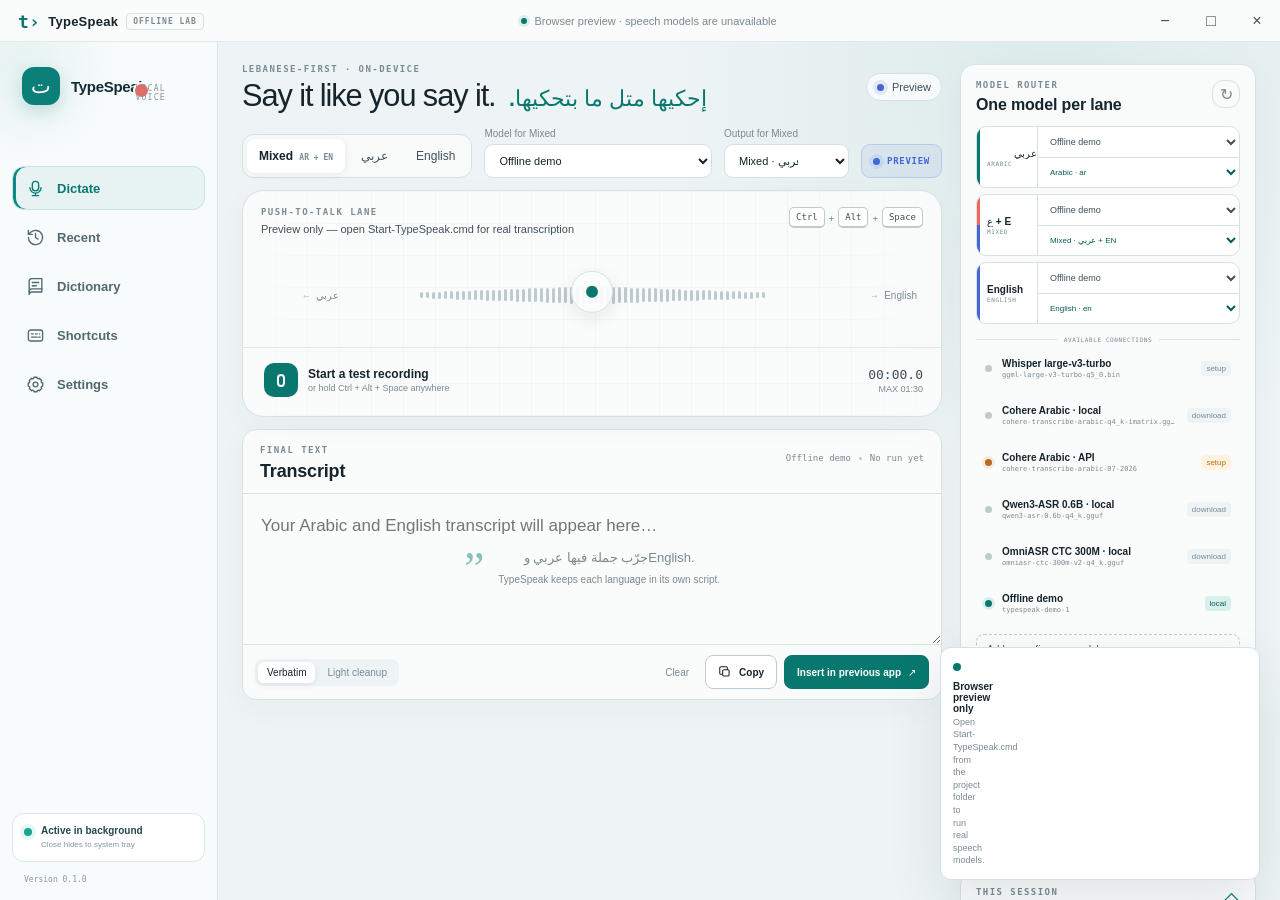
==== src/index.html @ bd7db1aa "Build production TypeSpeak Windows app" ====
<!doctype html>
<html lang="en">
  <head>
    <meta charset="UTF-8" />
    <meta name="viewport" content="width=device-width, initial-scale=1.0" />
    <meta
      name="description"
      content="TypeSpeak — Lebanese-first bilingual voice typing for Windows."
    />
    <title>TypeSpeak</title>
    <link rel="stylesheet" href="./styles.css" />
  </head>
  <body>
    <div class="app-shell">
      <header class="titlebar" data-tauri-drag-region>
        <div class="titlebar-brand" data-tauri-drag-region>
          <span class="brand-glyph" aria-hidden="true">t›</span>
          <span>TypeSpeak</span>
          <span class="build-label">OFFLINE LAB</span>
        </div>
        <div class="privacy-line" id="privacyLine" data-tauri-drag-region>
          <span class="privacy-dot" aria-hidden="true"></span>
          Local route · audio stays on this PC
        </div>
        <div class="window-controls">
          <button class="window-button" id="minimizeWindow" aria-label="Minimize">
            <span aria-hidden="true">−</span>
          </button>
          <button class="window-button" id="maximizeWindow" aria-label="Maximize">
            <span aria-hidden="true">□</span>
          </button>
          <button class="window-button window-button-close" id="closeWindow" aria-label="Close">
            <span aria-hidden="true">×</span>
          </button>
        </div>
      </header>

      <div class="workspace">
        <nav class="rail" aria-label="Primary navigation">
          <button class="rail-logo" data-view="dictate" aria-label="TypeSpeak home">
            <span class="rail-logo-mark">ت</span>
            <span class="rail-logo-copy"><b>TypeSpeak</b><small>LOCAL VOICE</small></span>
          </button>
          <div class="rail-actions">
            <button class="rail-button is-active" data-view="dictate" aria-label="Dictate" title="Dictate">
              <svg viewBox="0 0 24 24" aria-hidden="true">
                <path d="M12 15a4 4 0 0 0 4-4V7a4 4 0 1 0-8 0v4a4 4 0 0 0 4 4Z"></path>
                <path d="M5 11a7 7 0 0 0 14 0M12 18v3M8 21h8"></path>
              </svg>
              <span>Dictate</span>
            </button>
            <button class="rail-button" data-view="recent" aria-label="Recent" title="Recent">
              <svg viewBox="0 0 24 24" aria-hidden="true">
                <path d="M3 12a9 9 0 1 0 3-6.7L3 8"></path>
                <path d="M3 3v5h5M12 7v5l3 2"></path>
              </svg>
              <span>Recent</span>
            </button>
            <button class="rail-button" data-view="dictionary" aria-label="Dictionary" title="Dictionary">
              <svg viewBox="0 0 24 24" aria-hidden="true">
                <path d="M4 5.5A3.5 3.5 0 0 1 7.5 2H20v17H7.5A3.5 3.5 0 0 0 4 22V5.5Z"></path>
                <path d="M4 18.5A3.5 3.5 0 0 1 7.5 15H20M8 7h8M8 11h5"></path>
              </svg>
              <span>Dictionary</span>
            </button>
            <button class="rail-button" data-view="shortcuts" aria-label="Shortcuts" title="Shortcuts">
              <svg viewBox="0 0 24 24" aria-hidden="true">
                <rect x="3" y="5" width="18" height="14" rx="3"></rect>
                <path d="M7 10h2M12 10h2M17 10h.01M7 14h7M16 14h2"></path>
              </svg>
              <span>Shortcuts</span>
            </button>
            <button class="rail-button" data-view="settings" aria-label="Settings" title="Settings">
              <svg viewBox="0 0 24 24" aria-hidden="true">
                <circle cx="12" cy="12" r="3"></circle>
                <path d="M19.4 15a1.7 1.7 0 0 0 .3 1.9l.1.1-2.8 2.8-.1-.1a1.7 1.7 0 0 0-1.9-.3 1.7 1.7 0 0 0-1 1.6v.2h-4V21a1.7 1.7 0 0 0-1-1.6 1.7 1.7 0 0 0-1.9.3l-.1.1L4.2 17l.1-.1a1.7 1.7 0 0 0 .3-1.9A1.7 1.7 0 0 0 3 14H2.8v-4H3a1.7 1.7 0 0 0 1.6-1 1.7 1.7 0 0 0-.3-1.9L4.2 7 7 4.2l.1.1A1.7 1.7 0 0 0 9 4.6a1.7 1.7 0 0 0 1-1.6v-.2h4V3a1.7 1.7 0 0 0 1 1.6 1.7 1.7 0 0 0 1.9-.3l.1-.1L19.8 7l-.1.1a1.7 1.7 0 0 0-.3 1.9 1.7 1.7 0 0 0 1.6 1h.2v4H21a1.7 1.7 0 0 0-1.6 1Z"></path>
              </svg>
              <span>Settings</span>
            </button>
          </div>
          <div class="rail-bottom">
            <span class="tray-state"><i></i><span><b>Active in background</b><small>Close hides to system tray</small></span></span>
            <span class="version">Version 0.1.0</span>
          </div>
        </nav>

        <main class="main view-panel is-active" data-view-panel="dictate">
          <section class="content-column">
            <div class="intro-row">
              <div>
                <p class="eyebrow">LEBANESE-FIRST · ON-DEVICE</p>
                <h1>
                  Say it like you say it.
                  <span lang="ar" dir="rtl">إحكيها متل ما بتحكيها.</span>
                </h1>
              </div>
              <div class="session-state" id="sessionState">
                <span class="state-light"></span>
                <span>Ready</span>
              </div>
            </div>

            <div class="control-strip">
              <div class="segmented-control" id="languageControl" aria-label="Dictation language">
                <button class="segment is-selected" data-language="mixed">Mixed <small>AR + EN</small></button>
                <button class="segment" data-language="ar"><span lang="ar">عربي</span></button>
                <button class="segment" data-language="en">English</button>
              </div>
              <label class="compact-field">
                <span id="activeRouteLabel">Model for Mixed</span>
                <select id="providerSelect" aria-label="Model for the selected language">
                  <option value="mock">Offline demo</option>
                </select>
              </label>
              <label class="compact-field output-field">
                <span id="activeOutputLabel">Output for Mixed</span>
                <select id="outputSelect" aria-label="Output language for the selected lane">
                  <option value="mixed">Mixed · عربي + EN</option>
                </select>
              </label>
              <div class="offline-badge" id="privacyBadge" aria-label="Local connection">
                <span aria-hidden="true"></span>
                <b id="privacyBadgeText">LOCAL</b>
              </div>
            </div>

            <section class="speech-lane" aria-labelledby="speechLaneTitle">
              <div class="lane-topline">
                <div>
                  <p class="lane-label" id="speechLaneTitle">PUSH-TO-TALK LANE</p>
                  <p class="lane-status" id="laneStatus">Hold the shortcut from any text field</p>
                </div>
                <div class="shortcut" id="shortcutDisplay" aria-label="Push-to-talk shortcut">
                  <kbd>Ctrl</kbd><span>+</span><kbd>Alt</kbd><span>+</span><kbd>Space</kbd>
                </div>
              </div>

              <div class="wave-stage" id="waveStage">
                <div class="script-marker marker-ar" lang="ar" dir="rtl">
                  <span>عربي</span>
                  <i aria-hidden="true">←</i>
                </div>
                <div class="waveform" id="waveform" aria-hidden="true"></div>
                <div class="script-marker marker-en">
                  <i aria-hidden="true">→</i>
                  <span>English</span>
                </div>
                <div class="record-core" id="recordCore" aria-hidden="true">
                  <span class="core-dot"></span>
                </div>
              </div>

              <div class="record-row">
                <button class="record-button" id="recordButton">
                  <span class="record-icon" aria-hidden="true">
                    <i></i>
                  </span>
                  <span class="record-copy">
                    <strong id="recordAction">Start a test recording</strong>
                    <small id="recordHint">or hold Ctrl + Alt + Space anywhere</small>
                  </span>
                </button>
                <div class="record-clock">
                  <span id="recordTimer">00:00.0</span>
                  <small>MAX 01:30</small>
                </div>
              </div>
            </section>

            <section class="transcript-panel" aria-labelledby="transcriptTitle">
              <div class="panel-heading">
                <div>
                  <p class="eyebrow">FINAL TEXT</p>
                  <h2 id="transcriptTitle">Transcript</h2>
                </div>
                <div class="transcript-meta">
                  <span id="activeModelLabel">Offline demo</span>
                  <span class="meta-separator"></span>
                  <span id="latencyLabel">No run yet</span>
                </div>
              </div>
              <div class="transcript-wrap">
                <textarea
                  id="transcript"
                  spellcheck="true"
                  aria-label="Transcript"
                  placeholder="Your Arabic and English transcript will appear here…"
                ></textarea>
                <div class="empty-guide" id="emptyGuide">
                  <span class="guide-mark">”</span>
                  <p>
                    جرّب جملة فيها عربي وEnglish.<br />
                    <small>TypeSpeak keeps each language in its own script.</small>
                  </p>
                </div>
              </div>
              <div class="transcript-actions">
                <div class="mode-tabs" id="cleanupMode">
                  <button class="mode-tab is-active" data-mode="verbatim">Verbatim</button>
                  <button class="mode-tab" data-mode="polished">Light cleanup</button>
                </div>
                <div class="action-group">
                  <button class="text-button" id="clearTranscript">Clear</button>
                  <button class="secondary-button" id="copyTranscript">
                    <svg viewBox="0 0 24 24" aria-hidden="true">
                      <rect x="8" y="8" width="11" height="11" rx="2"></rect>
                      <path d="M16 8V5a2 2 0 0 0-2-2H5a2 2 0 0 0-2 2v9a2 2 0 0 0 2 2h3"></path>
                    </svg>
                    Copy
                  </button>
                  <button class="primary-button" id="insertTranscript">
                    Insert in previous app
                    <span aria-hidden="true">↗</span>
                  </button>
                </div>
              </div>
            </section>

          </section>

          <aside class="side-column">
            <section class="side-card model-card">
              <div class="side-heading">
                <div>
                  <p class="eyebrow">MODEL ROUTER</p>
                  <h2>One model per lane</h2>
                </div>
                <button class="icon-button" id="refreshProviders" aria-label="Refresh model status">↻</button>
              </div>
              <div class="route-grid" aria-label="Language model routes">
                <label class="route-row route-ar">
                  <span><b lang="ar" dir="rtl">عربي</b><small>ARABIC</small></span>
                  <span class="route-controls">
                    <select id="routeArabic" data-route="ar" aria-label="Model for Arabic"></select>
                    <select id="outputArabic" data-output-route="ar" aria-label="Output language for Arabic"></select>
                  </span>
                </label>
                <label class="route-row route-mixed">
                  <span><b>ع + E</b><small>MIXED</small></span>
                  <span class="route-controls">
                    <select id="routeMixed" data-route="mixed" aria-label="Model for mixed Arabic and English"></select>
                    <select id="outputMixed" data-output-route="mixed" aria-label="Output language for mixed Arabic and English"></select>
                  </span>
                </label>
                <label class="route-row route-en">
                  <span><b>English</b><small>ENGLISH</small></span>
                  <span class="route-controls">
                    <select id="routeEnglish" data-route="en" aria-label="Model for English"></select>
                    <select id="outputEnglish" data-output-route="en" aria-label="Output language for English"></select>
                  </span>
                </label>
              </div>
              <div class="model-divider"><span>available connections</span></div>
              <div class="provider-list" id="providerList">
                <div class="provider-skeleton"></div>
                <div class="provider-skeleton"></div>
              </div>
              <button class="connection-help" id="connectionHelp">
                <span>Add or configure a model</span>
                <span aria-hidden="true">→</span>
              </button>
            </section>

            <section class="side-card glossary-card">
              <div class="side-heading">
                <div>
                  <p class="eyebrow">PERSONAL WORDS</p>
                  <h2>Dictionary</h2>
                </div>
                <span class="count-badge" id="glossaryCount">3</span>
              </div>
              <p class="side-copy">Names and product words the local model should keep exactly.</p>
              <div class="glossary-tags" id="glossaryTags"></div>
              <label class="glossary-input">
                <span class="sr-only">Add a dictionary term</span>
                <input id="glossaryInput" placeholder="Add a word…" maxlength="60" />
                <button id="addGlossary" aria-label="Add word">+</button>
              </label>
            </section>

            <section class="side-card session-card">
              <div class="side-heading">
                <div>
                  <p class="eyebrow">THIS SESSION</p>
                  <h2 id="sessionPrivacyTitle">Local route</h2>
                </div>
                <span class="privacy-shield" aria-label="Private session">◇</span>
              </div>
              <div class="metrics">
                <div>
                  <strong id="metricRuns">0</strong>
                  <span>runs</span>
                </div>
                <div>
                  <strong id="metricMinutes">0.0</strong>
                  <span>minutes</span>
                </div>
                <div>
                  <strong id="metricProviders">1</strong>
                  <span>engines</span>
                </div>
              </div>
              <p class="session-note" id="sessionPrivacyNote">Audio stays on this computer when the selected route is local.</p>
            </section>

            <div class="target-note" id="targetNote">
              <span class="target-icon" aria-hidden="true">⌖</span>
              <div>
                <strong>No target captured</strong>
                <p>Use the global shortcut from the field where you want the text.</p>
              </div>
            </div>
          </aside>
        </main>

        <main class="view-panel page-view" data-view-panel="recent" aria-labelledby="recentTitle">
          <section class="page-shell">
            <header class="page-header">
              <div>
                <p class="eyebrow">LOCAL HISTORY</p>
                <h1 id="recentTitle">Recent</h1>
                <p>Your latest dictations, stored only on this computer.</p>
              </div>
              <button class="secondary-button danger-button" id="clearRecent" type="button">Clear history</button>
            </header>
            <div class="history-metrics" aria-label="Dictation history summary">
              <article><span>DICTATIONS</span><strong id="recentCount">0</strong></article>
              <article><span>WORDS</span><strong id="recentWords">0</strong></article>
              <article><span>VOICE TIME</span><strong id="recentMinutes">0.0 <small>min</small></strong></article>
            </div>
            <section class="recent-surface">
              <div class="surface-heading">
                <h2>Transcript history</h2>
                <span id="recentPrivacy">Saved locally · never uploaded</span>
              </div>
              <div class="recent-list" id="recentList"></div>
              <div class="page-empty" id="recentEmpty">
                <span class="empty-wave" aria-hidden="true">··········</span>
                <h3>No dictations yet</h3>
                <p>Your next successful transcription will appear here.</p>
                <button class="secondary-button" data-view="dictate" type="button">Start dictating</button>
              </div>
            </section>
          </section>
        </main>

        <main class="view-panel page-view" data-view-panel="dictionary" aria-labelledby="dictionaryTitle">
          <section class="page-shell">
            <header class="page-header">
              <div>
                <p class="eyebrow">PERSONAL LEXICON</p>
                <h1 id="dictionaryTitle">Dictionary</h1>
                <p>Names, Lebanese expressions, and product terms TypeSpeak should keep exactly.</p>
              </div>
            </header>
            <form class="dictionary-add" id="dictionaryForm">
              <label>
                <span class="sr-only">Add a dictionary word</span>
                <input id="dictionaryInput" maxlength="60" placeholder="Add a word, name, or phrase…" />
              </label>
              <button class="primary-button" type="submit">+ Add word</button>
            </form>
            <label class="dictionary-search">
              <svg viewBox="0 0 24 24" aria-hidden="true"><circle cx="11" cy="11" r="7"></circle><path d="m20 20-4-4"></path></svg>
              <span class="sr-only">Search dictionary</span>
              <input id="dictionarySearch" type="search" placeholder="Search your dictionary" />
            </label>
            <section class="dictionary-surface">
              <div class="surface-heading">
                <h2>Saved locally</h2>
                <span><b id="dictionaryCount">0</b> terms</span>
              </div>
              <div class="dictionary-list" id="dictionaryList"></div>
              <div class="page-empty is-hidden" id="dictionaryEmpty">
                <h3>No matching words</h3>
                <p>Try a different search, or add the term above.</p>
              </div>
            </section>
          </section>
        </main>

        <main class="view-panel page-view" data-view-panel="shortcuts" aria-labelledby="shortcutsTitle">
          <section class="page-shell">
            <header class="page-header">
              <div>
                <p class="eyebrow">HOLD TO DICTATE</p>
                <h1 id="shortcutsTitle">Shortcuts</h1>
                <p>Use any standard Windows key or key combination as your global push-to-talk trigger.</p>
              </div>
            </header>
            <section class="shortcut-feature-card">
              <div class="shortcut-feature-copy">
                <span class="feature-number">01</span>
                <div>
                  <h2>Global dictation</h2>
                  <p><b>Quick tap:</b> keeps the button’s normal Windows action.</p>
                  <p><b>Hold for 0.3 seconds:</b> starts recording; release to transcribe and insert.</p>
                </div>
              </div>
              <div class="shortcut-editor">
                <div class="shortcut-preview shortcut-preview-large" id="shortcutPagePreview" aria-live="polite"></div>
                <button class="primary-button" id="changeShortcutPage" type="button">Change shortcut</button>
              </div>
            </section>
            <section class="recommended-keys">
              <div class="surface-heading">
                <div>
                  <h2>Recommended single keys</h2>
                  <p>A quick press still behaves normally; only a hold belongs to TypeSpeak.</p>
                </div>
              </div>
              <div class="key-option-grid">
                <button class="key-option" data-shortcut-option="Insert" type="button"><kbd>Ins</kbd><span>Insert</span></button>
                <button class="key-option" data-shortcut-option="PrintScreen" type="button"><kbd>Prt Scr</kbd><span>Print Screen</span></button>
                <button class="key-option" data-shortcut-option="F8" type="button"><kbd>F8</kbd><span>Function key</span></button>
                <button class="key-option" data-shortcut-option="Pause" type="button"><kbd>Pause</kbd><span>Pause / Break</span></button>
                <button class="key-option" data-shortcut-option="ScrollLock" type="button"><kbd>ScrLk</kbd><span>Scroll Lock</span></button>
              </div>
            </section>
            <section class="supported-keys">
              <h2>Supported Windows buttons</h2>
              <p>Letters, numbers, punctuation, F1–F24, arrows, navigation keys, numpad, volume and media keys, plus Ctrl / Alt / Shift / Windows combinations.</p>
            </section>
          </section>
        </main>

        <main class="view-panel page-view" data-view-panel="settings" aria-labelledby="appSettingsTitle">
          <section class="page-shell settings-shell">
            <header class="page-header">
              <div>
                <p class="eyebrow">APP PREFERENCES</p>
                <h1 id="appSettingsTitle">Settings</h1>
                <p>Control local privacy, background behaviour, models, and translation.</p>
              </div>
            </header>
            <section class="settings-group">
              <div class="settings-group-heading"><span>GENERAL</span><h2>App behaviour</h2></div>
              <label class="setting-row">
                <span><b>Keep TypeSpeak active in the system tray</b><small>Closing the window hides it beside the Windows clock; push-to-talk stays ready.</small></span>
                <input type="checkbox" checked disabled aria-label="Keep TypeSpeak active in system tray" />
              </label>
              <label class="setting-row">
                <span><b>Save Recent locally</b><small>Keep transcript history only on this computer. Turning this off clears saved history.</small></span>
                <input id="saveRecentToggle" type="checkbox" checked />
              </label>
            </section>
            <section class="settings-group">
              <div class="settings-group-heading"><span>VOICE MODELS</span><h2>Models & translation</h2></div>
              <div class="setting-row">
                <span><b>Configure speech models</b><small>Choose separate Arabic, English, and Mixed routes; local downloads and API routes remain optional.</small></span>
                <button class="secondary-button" id="openSettings" type="button">Configure models</button>
              </div>
              <div class="setting-row">
                <span><b>Global shortcut</b><small id="settingsShortcutSummary">Hold Ctrl + Alt + Space to dictate.</small></span>
                <button class="secondary-button" data-view="shortcuts" type="button">Open Shortcuts</button>
              </div>
            </section>
            <section class="settings-group">
              <div class="settings-group-heading"><span>PRIVACY</span><h2>Local by design</h2></div>
              <div class="privacy-settings-note">
                <span class="privacy-shield" aria-hidden="true">◇</span>
                <p>Local models keep audio on this PC. TypeSpeak labels API routes clearly before any audio leaves the computer.</p>
              </div>
            </section>
          </section>
        </main>
      </div>
    </div>

    <div class="modal-backdrop is-hidden" id="settingsModal" role="dialog" aria-modal="true" aria-labelledby="settingsTitle">
      <section class="modal">
        <div class="modal-header">
          <div>
            <p class="eyebrow">TYPESPEAK SETTINGS</p>
            <h2 id="settingsTitle">Settings</h2>
          </div>
          <button class="icon-button" id="closeSettings" aria-label="Close settings">×</button>
        </div>
        <p class="modal-lead">
          Connect and route models independently for Arabic, English, or Mixed.
        </p>
        <section class="shortcut-card" aria-labelledby="shortcutTitle">
          <div>
            <p class="eyebrow">PUSH TO TALK</p>
            <h3 id="shortcutTitle">Global shortcut</h3>
            <p>Quick tap keeps the original key action. Hold for 0.3 seconds, then release to transcribe and insert.</p>
          </div>
          <div class="shortcut-editor">
            <div class="shortcut-preview" id="shortcutPreview" aria-live="polite"></div>
            <button class="secondary-button" id="changeShortcut" type="button">Change</button>
          </div>
        </section>
        <section class="translator-card" aria-labelledby="translatorTitle">
          <div>
            <p class="eyebrow">LOCAL TRANSLATION</p>
            <h3 id="translatorTitle">M2M100 · 100 languages</h3>
            <p id="translatorStatus">Checking the local translator…</p>
          </div>
          <button class="secondary-button" id="installTranslator" type="button">Download</button>
        </section>
        <div class="key-list" id="keyList"></div>
        <form class="model-form" id="modelForm">
          <div class="form-heading">
            <div>
              <p class="eyebrow">ADD MODEL</p>
              <h3 id="modelFormTitle">Connect another model</h3>
            </div>
            <button class="text-button is-hidden" id="cancelModelEdit" type="button">Cancel edit</button>
          </div>
          <input id="modelEditId" type="hidden" />
          <div class="model-form-grid">
            <label>
              <span>Display name</span>
              <input id="modelName" required maxlength="60" placeholder="e.g. Cohere Arabic local" />
            </label>
            <label>
              <span>Connection</span>
              <select id="modelConnection">
                <option value="managed">Managed GGUF download</option>
                <option value="local">Local endpoint</option>
                <option value="api">Cloud API</option>
              </select>
            </label>
            <label class="form-span">
              <span id="modelEndpointLabel">Hugging Face or direct GGUF URL</span>
              <input id="modelEndpoint" required type="url" placeholder="http://127.0.0.1:8000/v1/audio/transcriptions" />
            </label>
            <label>
              <span id="modelIdentifierLabel">CrispASR backend</span>
              <input id="modelIdentifier" required placeholder="auto, cohere, qwen3, omniasr…" />
            </label>
            <label id="modelApiKeyField">
              <span>API key <small>session only</small></span>
              <input id="modelApiKey" type="password" autocomplete="off" placeholder="Optional for local" />
            </label>
            <label id="modelChecksumField">
              <span>SHA-256 <small>recommended</small></span>
              <input id="modelChecksum" autocomplete="off" maxlength="64" placeholder="64-character checksum" />
            </label>
          </div>
          <div class="model-form-actions">
            <span id="modelFormNote">Paste a Hugging Face file link or direct GGUF URL.</span>
            <button class="primary-button" id="saveModel" type="submit">Add model</button>
          </div>
        </form>
        <div class="modal-note">
          <span>i</span>
          API keys remain in memory for this session and are not written to local storage.
          Managed GGUF files are downloaded over HTTPS and stay under TypeSpeak's local model folder.
          The selected CrispASR backend must support the model architecture.
        </div>
      </section>
    </div>

    <div class="toast-stack" id="toastStack" aria-live="polite"></div>

    <script src="./app.js" defer></script>
  </body>
</html>
---- src/styles.css ----
:root {
  color-scheme: light;
  --ink: #16242b;
  --ink-soft: #40515a;
  --ice: #eef4f5;
  --paper: #fbfcfc;
  --white: #ffffff;
  --line: #d7e1e3;
  --line-strong: #bdcbce;
  --cedar: #08786f;
  --cedar-dark: #055c56;
  --cedar-wash: #d9efec;
  --coral: #f2665d;
  --coral-dark: #d94b43;
  --coral-wash: #fde6e3;
  --blue: #4267d5;
  --muted: #7a8a92;
  --warning: #ba6b1d;
  --radius-sm: 8px;
  --radius-md: 14px;
  --radius-lg: 22px;
  --shadow: 0 22px 54px rgba(24, 46, 55, 0.1);
  font-family: "Segoe UI Variable", "Segoe UI", Tahoma, sans-serif;
  font-synthesis: none;
  text-rendering: optimizeLegibility;
}

* {
  box-sizing: border-box;
}

html,
body {
  width: 100%;
  min-width: 960px;
  height: 100%;
  min-height: 680px;
  margin: 0;
  overflow: hidden;
  color: var(--ink);
  background: var(--ice);
}

button,
input,
select,
textarea {
  font: inherit;
}

button {
  color: inherit;
}

button:focus-visible,
input:focus-visible,
select:focus-visible,
textarea:focus-visible {
  outline: 3px solid rgba(66, 103, 213, 0.28);
  outline-offset: 2px;
}

.sr-only {
  position: absolute;
  width: 1px;
  height: 1px;
  padding: 0;
  margin: -1px;
  overflow: hidden;
  clip: rect(0, 0, 0, 0);
  white-space: nowrap;
  border: 0;
}

.is-hidden {
  display: none !important;
}

.app-shell {
  width: 100%;
  height: 100%;
  background:
    radial-gradient(circle at 82% 10%, rgba(8, 120, 111, 0.08), transparent 24rem),
    var(--ice);
}

.titlebar {
  display: grid;
  grid-template-columns: 1fr auto 1fr;
  align-items: center;
  height: 42px;
  padding-left: 18px;
  border-bottom: 1px solid rgba(22, 36, 43, 0.09);
  background: rgba(251, 252, 252, 0.94);
  user-select: none;
}

.titlebar-brand {
  display: flex;
  align-items: center;
  gap: 8px;
  font-family: Bahnschrift, "Arial Narrow", sans-serif;
  font-size: 13px;
  font-weight: 650;
  letter-spacing: 0.02em;
}

.brand-glyph {
  color: var(--cedar);
  font-family: "Cascadia Mono", Consolas, monospace;
  font-size: 18px;
  font-weight: 700;
}

.build-label {
  padding: 3px 6px;
  color: var(--muted);
  border: 1px solid var(--line);
  border-radius: 4px;
  font-family: "Cascadia Mono", Consolas, monospace;
  font-size: 8px;
  letter-spacing: 0.12em;
}

.privacy-line {
  display: flex;
  align-items: center;
  gap: 7px;
  color: var(--muted);
  font-size: 11px;
}

.privacy-dot {
  width: 6px;
  height: 6px;
  border-radius: 50%;
  background: var(--cedar);
  box-shadow: 0 0 0 3px var(--cedar-wash);
}

.window-controls {
  display: flex;
  align-items: stretch;
  justify-self: end;
  height: 42px;
}

.window-button {
  width: 46px;
  border: 0;
  background: transparent;
  color: var(--ink-soft);
  cursor: pointer;
}

.window-button:hover {
  background: #e8edef;
}

.window-button-close:hover {
  color: var(--white);
  background: #c9403a;
}

.workspace {
  display: grid;
  grid-template-columns: 76px minmax(0, 1fr);
  height: calc(100% - 42px);
}

.rail {
  display: flex;
  flex-direction: column;
  align-items: center;
  gap: 26px;
  padding: 18px 0 14px;
  border-right: 1px solid var(--line);
  background: rgba(251, 252, 252, 0.9);
}

.rail-logo {
  position: relative;
  display: grid;
  width: 42px;
  height: 42px;
  place-items: center;
  border: 0;
  border-radius: 13px 13px 13px 5px;
  background: var(--ink);
  color: var(--white);
  cursor: default;
}

.rail-logo span {
  transform: translateY(-2px);
  font-family: Tahoma, sans-serif;
  font-size: 21px;
}

.rail-logo small {
  position: absolute;
  right: -4px;
  bottom: -4px;
  display: grid;
  width: 17px;
  height: 17px;
  place-items: center;
  border: 2px solid var(--paper);
  border-radius: 50%;
  background: var(--coral);
  font-family: "Cascadia Mono", Consolas, monospace;
  font-size: 8px;
}

.rail-actions,
.rail-bottom {
  display: flex;
  flex-direction: column;
  align-items: center;
  gap: 8px;
}

.rail-bottom {
  margin-top: auto;
}

.rail-button,
.icon-button {
  display: grid;
  width: 40px;
  height: 40px;
  place-items: center;
  border: 1px solid transparent;
  border-radius: 11px;
  background: transparent;
  color: var(--muted);
  cursor: pointer;
  transition: 140ms ease;
}

.rail-button svg {
  width: 19px;
  fill: none;
  stroke: currentColor;
  stroke-linecap: round;
  stroke-linejoin: round;
  stroke-width: 1.7;
}

.rail-button:hover,
.icon-button:hover {
  color: var(--ink);
  background: var(--ice);
}

.rail-button.is-active {
  color: var(--cedar-dark);
  border-color: #b9d7d3;
  background: var(--cedar-wash);
}

.version {
  color: var(--muted);
  font-family: "Cascadia Mono", Consolas, monospace;
  font-size: 9px;
}

.main {
  display: grid;
  grid-template-columns: minmax(610px, 1fr) 296px;
  gap: 18px;
  height: 100%;
  padding: 22px 24px 28px;
  overflow: auto;
}

.content-column {
  min-width: 0;
}

.intro-row {
  display: flex;
  align-items: flex-start;
  justify-content: space-between;
  margin-bottom: 16px;
}

.eyebrow,
.lane-label {
  margin: 0 0 6px;
  color: var(--muted);
  font-family: "Cascadia Mono", Consolas, monospace;
  font-size: 9px;
  font-weight: 650;
  letter-spacing: 0.16em;
}

h1,
h2,
p {
  margin-top: 0;
}

h1 {
  margin-bottom: 0;
  font-family: Bahnschrift, "Arial Narrow", sans-serif;
  font-size: clamp(27px, 2.4vw, 38px);
  font-weight: 540;
  letter-spacing: -0.035em;
  line-height: 1.05;
}

h1 span {
  display: inline-block;
  margin-left: 6px;
  color: var(--cedar);
  font-family: Tahoma, "Segoe UI", sans-serif;
  font-size: 0.7em;
  font-weight: 600;
  letter-spacing: 0;
}

h2 {
  margin-bottom: 0;
  font-family: Bahnschrift, "Arial Narrow", sans-serif;
  font-size: 18px;
  font-weight: 600;
  letter-spacing: -0.01em;
}

.session-state {
  display: flex;
  align-items: center;
  gap: 8px;
  margin-top: 9px;
  padding: 7px 10px;
  border: 1px solid var(--line);
  border-radius: 999px;
  background: rgba(255, 255, 255, 0.7);
  color: var(--ink-soft);
  font-size: 11px;
}

.state-light {
  width: 7px;
  height: 7px;
  border-radius: 50%;
  background: var(--cedar);
}

.session-state.is-recording .state-light {
  background: var(--coral);
  box-shadow: 0 0 0 4px var(--coral-wash);
  animation: status-pulse 1s infinite;
}

.session-state.is-processing .state-light {
  background: var(--blue);
  animation: status-pulse 0.8s infinite;
}

.session-state.is-error .state-light {
  background: var(--coral);
  box-shadow: 0 0 0 4px var(--coral-wash);
}

.session-state.is-preview .state-light {
  background: var(--blue);
  box-shadow: 0 0 0 4px rgba(66, 103, 213, 0.12);
}

.control-strip {
  display: grid;
  grid-template-columns: auto minmax(180px, 1fr) minmax(125px, 0.45fr) auto;
  align-items: end;
  gap: 12px;
  margin-bottom: 12px;
}

.segmented-control {
  display: flex;
  gap: 4px;
  padding: 4px;
  border: 1px solid var(--line);
  border-radius: 12px;
  background: rgba(255, 255, 255, 0.65);
}

.segment {
  min-height: 34px;
  padding: 0 12px;
  border: 0;
  border-radius: 8px;
  background: transparent;
  color: var(--ink-soft);
  font-size: 12px;
  cursor: pointer;
}

.segment small {
  margin-left: 3px;
  color: var(--muted);
  font-family: "Cascadia Mono", Consolas, monospace;
  font-size: 8px;
}

.segment.is-selected {
  background: var(--white);
  box-shadow: 0 2px 8px rgba(22, 36, 43, 0.08);
  color: var(--ink);
  font-weight: 650;
}

.compact-field {
  display: grid;
  gap: 5px;
}

.compact-field > span {
  color: var(--muted);
  font-size: 10px;
}

.compact-field select {
  width: 100%;
  height: 34px;
  padding: 0 34px 0 10px;
  border: 1px solid var(--line);
  border-radius: 9px;
  background: var(--white);
  color: var(--ink);
  font-size: 11px;
}

.offline-badge {
  display: inline-flex;
  align-items: center;
  gap: 7px;
  min-height: 34px;
  padding: 0 11px;
  border: 1px solid rgba(0, 127, 116, 0.2);
  border-radius: 9px;
  background: rgba(0, 127, 116, 0.08);
  color: var(--cedar);
  font-family: "Cascadia Mono", Consolas, monospace;
  font-size: 9px;
  font-weight: 700;
  letter-spacing: 0.08em;
}

.offline-badge b {
  font-size: inherit;
}

.offline-badge.is-cloud {
  border-color: rgba(186, 107, 29, 0.24);
  background: #fff3df;
  color: var(--warning);
}

.offline-badge.is-cloud span {
  background: var(--warning);
  box-shadow: 0 0 0 4px rgba(186, 107, 29, 0.1);
}

.offline-badge.is-preview {
  border-color: rgba(66, 103, 213, 0.2);
  background: rgba(66, 103, 213, 0.08);
  color: var(--blue);
}

.offline-badge.is-preview span {
  background: var(--blue);
  box-shadow: 0 0 0 4px rgba(66, 103, 213, 0.1);
}

.offline-badge span {
  width: 7px;
  height: 7px;
  border-radius: 50%;
  background: var(--cedar);
  box-shadow: 0 0 0 4px rgba(0, 127, 116, 0.1);
}

.speech-lane,
.transcript-panel,
.side-card {
  border: 1px solid var(--line);
  background: rgba(251, 252, 252, 0.93);
  box-shadow: 0 8px 30px rgba(37, 62, 71, 0.035);
}

.speech-lane {
  position: relative;
  overflow: hidden;
  margin-bottom: 12px;
  border-radius: var(--radius-lg);
}

.speech-lane::before {
  position: absolute;
  inset: 0;
  pointer-events: none;
  background:
    linear-gradient(90deg, rgba(8, 120, 111, 0.035) 1px, transparent 1px) 0 0 / 32px 100%,
    linear-gradient(rgba(8, 120, 111, 0.03) 1px, transparent 1px) 0 0 / 100% 32px;
  content: "";
  mask-image: linear-gradient(90deg, transparent, black 15%, black 85%, transparent);
}

.speech-lane.is-recording {
  border-color: rgba(242, 102, 93, 0.55);
  box-shadow: 0 18px 42px rgba(242, 102, 93, 0.12);
}

.lane-topline {
  position: relative;
  z-index: 1;
  display: flex;
  align-items: flex-start;
  justify-content: space-between;
  padding: 16px 18px 0;
}

.lane-status {
  margin-bottom: 0;
  color: var(--ink-soft);
  font-size: 11px;
}

.shortcut {
  display: flex;
  align-items: center;
  gap: 4px;
  color: var(--muted);
  font-family: "Cascadia Mono", Consolas, monospace;
  font-size: 9px;
}

kbd {
  min-width: 27px;
  padding: 4px 6px;
  border: 1px solid var(--line-strong);
  border-bottom-width: 2px;
  border-radius: 5px;
  background: var(--white);
  color: var(--ink-soft);
  font-family: inherit;
  text-align: center;
}

.wave-stage {
  position: relative;
  display: grid;
  grid-template-columns: 72px minmax(200px, 1fr) 72px;
  align-items: center;
  min-height: 112px;
  padding: 10px 24px 2px;
}

.script-marker {
  display: flex;
  align-items: center;
  gap: 7px;
  color: var(--muted);
  font-size: 10px;
}

.script-marker i {
  color: var(--line-strong);
  font-family: "Cascadia Mono", Consolas, monospace;
  font-style: normal;
}

.marker-en {
  justify-content: flex-end;
}

.waveform {
  display: flex;
  height: 78px;
  align-items: center;
  justify-content: center;
  gap: 3px;
}

.wave-bar {
  width: 3px;
  height: 8px;
  border-radius: 999px;
  background: var(--line-strong);
  transform-origin: center;
  transition: height 70ms linear, background-color 120ms ease;
}

.speech-lane.is-recording .wave-bar {
  background: var(--coral);
}

.speech-lane.is-processing .wave-bar {
  background: var(--blue);
  animation: processing-wave 1.1s ease-in-out infinite;
}

.record-core {
  position: absolute;
  top: 50%;
  left: 50%;
  display: grid;
  width: 42px;
  height: 42px;
  place-items: center;
  border: 1px solid var(--line);
  border-radius: 50%;
  background: rgba(251, 252, 252, 0.92);
  transform: translate(-50%, -48%);
  box-shadow: 0 5px 18px rgba(22, 36, 43, 0.09);
}

.core-dot {
  width: 12px;
  height: 12px;
  border-radius: 50%;
  background: var(--cedar);
  transition: 150ms ease;
}

.speech-lane.is-recording .record-core {
  border-color: rgba(242, 102, 93, 0.32);
}

.speech-lane.is-recording .core-dot {
  border-radius: 3px;
  background: var(--coral);
  transform: scale(1.15);
}

.record-row {
  position: relative;
  z-index: 1;
  display: flex;
  align-items: center;
  justify-content: space-between;
  padding: 10px 14px 14px;
  border-top: 1px solid rgba(215, 225, 227, 0.72);
}

.record-button {
  display: flex;
  align-items: center;
  gap: 10px;
  padding: 5px 7px;
  border: 0;
  border-radius: 10px;
  background: transparent;
  text-align: left;
  cursor: pointer;
}

.record-button:hover {
  background: var(--ice);
}

.record-icon {
  display: grid;
  width: 34px;
  height: 34px;
  place-items: center;
  border-radius: 10px;
  background: var(--cedar);
}

.record-icon i {
  width: 8px;
  height: 13px;
  border: 2px solid var(--white);
  border-radius: 7px;
}

.speech-lane.is-recording .record-icon {
  background: var(--coral);
}

.speech-lane.is-recording .record-icon i {
  width: 10px;
  height: 10px;
  border: 0;
  border-radius: 2px;
  background: var(--white);
}

.record-copy {
  display: grid;
  gap: 2px;
}

.record-copy strong {
  font-size: 12px;
  font-weight: 650;
}

.record-copy small,
.record-clock small {
  color: var(--muted);
  font-size: 9px;
}

.record-clock {
  display: grid;
  justify-items: end;
  gap: 2px;
  padding-right: 4px;
}

.record-clock > span {
  color: var(--ink-soft);
  font-family: "Cascadia Mono", Consolas, monospace;
  font-size: 13px;
  font-variant-numeric: tabular-nums;
}

.transcript-panel {
  margin-bottom: 12px;
  border-radius: var(--radius-md);
}

.panel-heading,
.side-heading {
  display: flex;
  align-items: flex-start;
  justify-content: space-between;
}

.panel-heading {
  padding: 15px 17px 11px;
  border-bottom: 1px solid var(--line);
}

.transcript-meta {
  display: flex;
  align-items: center;
  gap: 8px;
  margin-top: 8px;
  color: var(--muted);
  font-family: "Cascadia Mono", Consolas, monospace;
  font-size: 9px;
}

.meta-separator {
  width: 3px;
  height: 3px;
  border-radius: 50%;
  background: var(--line-strong);
}

.transcript-wrap {
  position: relative;
  min-height: 150px;
}

#transcript {
  display: block;
  width: 100%;
  min-height: 150px;
  resize: vertical;
  padding: 18px;
  border: 0;
  background: transparent;
  color: var(--ink);
  font-family: "Segoe UI Variable", Tahoma, sans-serif;
  font-size: 17px;
  line-height: 1.65;
}

#transcript:focus {
  outline: 0;
}

#transcript.has-arabic {
  font-family: Tahoma, "Segoe UI", sans-serif;
  font-size: 18px;
}

.empty-guide {
  position: absolute;
  inset: 0;
  display: flex;
  align-items: center;
  justify-content: center;
  gap: 14px;
  pointer-events: none;
  color: var(--muted);
  text-align: center;
}

.guide-mark {
  color: var(--cedar);
  font-family: Georgia, serif;
  font-size: 46px;
  line-height: 1;
  opacity: 0.45;
}

.empty-guide p {
  margin-bottom: 0;
  font-size: 13px;
  line-height: 1.6;
}

.empty-guide small {
  font-size: 10px;
}

.transcript-actions {
  display: flex;
  align-items: center;
  justify-content: space-between;
  gap: 12px;
  padding: 10px 12px;
  border-top: 1px solid var(--line);
}

.mode-tabs {
  display: flex;
  gap: 3px;
  padding: 3px;
  border-radius: 8px;
  background: var(--ice);
}

.mode-tab {
  padding: 5px 9px;
  border: 0;
  border-radius: 6px;
  background: transparent;
  color: var(--muted);
  font-size: 10px;
  cursor: pointer;
}

.mode-tab.is-active {
  background: var(--white);
  color: var(--ink);
  box-shadow: 0 2px 7px rgba(22, 36, 43, 0.08);
}

.action-group {
  display: flex;
  align-items: center;
  gap: 7px;
}

.text-button,
.secondary-button,
.primary-button,
.connection-help {
  border-radius: 8px;
  cursor: pointer;
}

.text-button {
  padding: 7px 9px;
  border: 0;
  background: transparent;
  color: var(--muted);
  font-size: 10px;
}

.text-button:hover {
  color: var(--ink);
  background: var(--ice);
}

.secondary-button,
.primary-button {
  display: flex;
  height: 34px;
  align-items: center;
  gap: 7px;
  padding: 0 12px;
  font-size: 10px;
  font-weight: 650;
}

.secondary-button {
  border: 1px solid var(--line-strong);
  background: var(--white);
}

.secondary-button svg {
  width: 14px;
  fill: none;
  stroke: currentColor;
  stroke-width: 1.8;
}

.primary-button {
  border: 1px solid var(--cedar);
  background: var(--cedar);
  color: var(--white);
}

.primary-button:hover {
  border-color: var(--cedar-dark);
  background: var(--cedar-dark);
}

.primary-button:disabled,
.secondary-button:disabled {
  cursor: not-allowed;
  opacity: 0.5;
}

.side-column {
  display: flex;
  flex-direction: column;
  gap: 12px;
}

.side-card {
  padding: 15px;
  border-radius: var(--radius-md);
}

.side-heading {
  margin-bottom: 12px;
}

.side-heading h2 {
  font-size: 16px;
}

.side-heading .icon-button {
  width: 28px;
  height: 28px;
  border-color: var(--line);
  font-size: 16px;
}

.provider-list {
  display: grid;
  gap: 7px;
}

.route-grid {
  display: grid;
  gap: 6px;
}

.route-row {
  position: relative;
  display: grid;
  grid-template-columns: 60px minmax(0, 1fr);
  align-items: center;
  min-height: 46px;
  overflow: hidden;
  border: 1px solid var(--line);
  border-radius: 10px;
  background: var(--white);
}

.route-row::before {
  position: absolute;
  inset: 0 auto 0 0;
  width: 3px;
  background: var(--cedar);
  content: "";
}

.route-mixed::before {
  background: linear-gradient(var(--coral) 0 50%, var(--blue) 50%);
}

.route-en::before {
  background: var(--blue);
}

.route-row > span:first-child {
  display: grid;
  gap: 1px;
  padding-left: 10px;
}

.route-row b {
  overflow: hidden;
  font-size: 10px;
  font-weight: 700;
  text-overflow: ellipsis;
  white-space: nowrap;
}

.route-row small {
  color: var(--muted);
  font-family: "Cascadia Mono", Consolas, monospace;
  font-size: 6px;
  letter-spacing: 0.1em;
}

.route-controls {
  display: grid;
  min-width: 0;
  border-left: 1px solid var(--line);
}

.route-row .route-controls select {
  width: 100%;
  height: 30px;
  min-width: 0;
  padding: 0 25px 0 8px;
  border: 0;
  background: transparent;
  color: var(--ink-soft);
  font-size: 9px;
}

.route-row .route-controls select + select {
  border-top: 1px solid var(--line);
  color: var(--cedar-dark);
  font-size: 8px;
}

.model-divider {
  display: flex;
  align-items: center;
  gap: 7px;
  margin: 12px 0 5px;
  color: var(--muted);
  font-family: "Cascadia Mono", Consolas, monospace;
  font-size: 6px;
  letter-spacing: 0.1em;
  text-transform: uppercase;
}

.model-divider::before,
.model-divider::after {
  height: 1px;
  flex: 1;
  background: var(--line);
  content: "";
}

.provider-row {
  display: grid;
  grid-template-columns: 8px minmax(0, 1fr) auto;
  align-items: center;
  gap: 9px;
  min-height: 40px;
  padding: 7px 8px;
  border: 1px solid transparent;
  border-radius: 9px;
}

.provider-row:hover {
  border-color: var(--line);
  background: var(--white);
}

.provider-indicator {
  width: 7px;
  height: 7px;
  border-radius: 50%;
  background: var(--line-strong);
}

.provider-row.is-ready .provider-indicator {
  background: var(--cedar);
  box-shadow: 0 0 0 3px var(--cedar-wash);
}

.provider-info {
  min-width: 0;
}

.provider-info strong,
.provider-info span {
  display: block;
  overflow: hidden;
  text-overflow: ellipsis;
  white-space: nowrap;
}

.provider-info strong {
  margin-bottom: 2px;
  font-size: 10px;
}

.provider-info span {
  color: var(--muted);
  font-family: "Cascadia Mono", Consolas, monospace;
  font-size: 7px;
}

.provider-state {
  padding: 3px 5px;
  border-radius: 4px;
  background: var(--ice);
  color: var(--muted);
  font-size: 8px;
}

.provider-row.is-cloud .provider-indicator {
  background: var(--warning);
  box-shadow: 0 0 0 3px rgba(186, 107, 29, 0.11);
}

.provider-row.is-cloud .provider-state {
  background: #fff3df;
  color: var(--warning);
}

.provider-row.is-ready .provider-state {
  background: var(--cedar-wash);
  color: var(--cedar-dark);
}

.provider-row.is-downloading .provider-indicator {
  background: var(--blue);
  animation: status-pulse 0.9s infinite;
}

.provider-row.is-downloading .provider-state {
  background: rgba(66, 103, 213, 0.1);
  color: var(--blue);
}

.provider-skeleton {
  height: 39px;
  border-radius: 8px;
  background: linear-gradient(90deg, var(--ice), var(--white), var(--ice));
  background-size: 200% 100%;
  animation: skeleton 1.4s linear infinite;
}

.connection-help {
  display: flex;
  width: 100%;
  align-items: center;
  justify-content: space-between;
  margin-top: 11px;
  padding: 9px 10px;
  border: 1px dashed var(--line-strong);
  background: transparent;
  color: var(--ink-soft);
  font-size: 10px;
}

.connection-help:hover {
  border-color: var(--cedar);
  color: var(--cedar-dark);
  background: var(--cedar-wash);
}

.count-badge {
  display: grid;
  min-width: 24px;
  height: 24px;
  place-items: center;
  border-radius: 8px;
  background: var(--coral-wash);
  color: var(--coral-dark);
  font-family: "Cascadia Mono", Consolas, monospace;
  font-size: 9px;
}

.side-copy,
.session-note {
  margin-bottom: 10px;
  color: var(--muted);
  font-size: 9px;
  line-height: 1.55;
}

.glossary-tags {
  display: flex;
  flex-wrap: wrap;
  gap: 5px;
  margin-bottom: 10px;
}

.glossary-tag {
  display: flex;
  align-items: center;
  gap: 5px;
  max-width: 100%;
  padding: 5px 7px;
  border: 1px solid var(--line);
  border-radius: 7px;
  background: var(--white);
  color: var(--ink-soft);
  font-size: 9px;
}

.glossary-tag span {
  overflow: hidden;
  text-overflow: ellipsis;
  white-space: nowrap;
}

.glossary-tag button {
  padding: 0;
  border: 0;
  background: transparent;
  color: var(--muted);
  cursor: pointer;
}

.glossary-input {
  display: grid;
  grid-template-columns: 1fr 28px;
  overflow: hidden;
  height: 32px;
  border: 1px solid var(--line);
  border-radius: 8px;
  background: var(--white);
}

.glossary-input:focus-within {
  border-color: var(--cedar);
}

.glossary-input input,
.glossary-input button {
  border: 0;
  background: transparent;
}

.glossary-input input {
  min-width: 0;
  padding: 0 9px;
  outline: 0;
  font-size: 10px;
}

.glossary-input button {
  color: var(--cedar);
  font-size: 17px;
  cursor: pointer;
}

.metrics {
  display: grid;
  grid-template-columns: repeat(3, 1fr);
  margin-bottom: 10px;
  border-top: 1px solid var(--line);
  border-bottom: 1px solid var(--line);
}

.metrics > div {
  display: grid;
  gap: 2px;
  padding: 10px 4px;
  text-align: center;
}

.metrics > div + div {
  border-left: 1px solid var(--line);
}

.metrics strong {
  font-family: Bahnschrift, "Arial Narrow", sans-serif;
  font-size: 17px;
  font-weight: 600;
}

.metrics span {
  color: var(--muted);
  font-size: 8px;
}

.session-note {
  margin-bottom: 0;
}

.privacy-shield {
  color: var(--cedar);
  font-size: 22px;
}

.target-note {
  display: flex;
  align-items: flex-start;
  gap: 10px;
  padding: 12px;
  border: 1px solid var(--line);
  border-radius: 12px;
  background: rgba(255, 255, 255, 0.55);
}

.target-note.is-captured {
  border-color: #b9d7d3;
  background: var(--cedar-wash);
}

.target-icon {
  color: var(--coral);
  font-size: 20px;
}

.target-note.is-captured .target-icon {
  color: var(--cedar);
}

.target-note strong {
  display: block;
  margin-bottom: 3px;
  font-size: 10px;
}

.target-note p {
  margin-bottom: 0;
  color: var(--muted);
  font-size: 9px;
  line-height: 1.45;
}

.modal-backdrop {
  position: fixed;
  z-index: 20;
  inset: 42px 0 0;
  display: grid;
  place-items: center;
  padding: 30px;
  background: rgba(15, 31, 37, 0.38);
  backdrop-filter: blur(6px);
}

.modal {
  width: min(720px, 90vw);
  max-height: 80vh;
  overflow: auto;
  padding: 22px;
  border: 1px solid var(--line);
  border-radius: 18px;
  background: var(--paper);
  box-shadow: var(--shadow);
}

.form-heading,
.model-form-actions {
  display: flex;
  align-items: center;
  justify-content: space-between;
}

.form-heading h3 {
  margin: 0;
  font-family: Bahnschrift, "Arial Narrow", sans-serif;
  font-size: 16px;
  font-weight: 600;
}

.model-form {
  margin-top: 14px;
  padding: 15px;
  border: 1px solid var(--line);
  border-radius: 12px;
  background: rgba(255, 255, 255, 0.58);
}

.model-form-grid {
  display: grid;
  grid-template-columns: 1fr 0.72fr;
  gap: 10px;
  margin-top: 12px;
}

.model-form-grid label {
  display: grid;
  gap: 5px;
}

.model-form-grid label > span {
  color: var(--muted);
  font-size: 9px;
}

.model-form-grid label small {
  font-size: 7px;
}

.model-form-grid input,
.model-form-grid select {
  width: 100%;
  height: 36px;
  padding: 0 10px;
  border: 1px solid var(--line-strong);
  border-radius: 8px;
  background: var(--white);
  color: var(--ink);
  font-size: 10px;
}

.model-form-grid .form-span {
  grid-column: 1 / -1;
}

.model-form-actions {
  gap: 12px;
  margin-top: 12px;
}

.model-form-actions > span {
  color: var(--muted);
  font-family: "Cascadia Mono", Consolas, monospace;
  font-size: 7px;
}

.key-row-actions {
  display: flex;
  align-items: center;
  gap: 5px;
}

.key-row-actions button {
  padding: 5px 7px;
  border: 1px solid var(--line);
  border-radius: 6px;
  background: var(--paper);
  color: var(--ink-soft);
  font-size: 8px;
  cursor: pointer;
}

.modal-header {
  display: flex;
  align-items: flex-start;
  justify-content: space-between;
}

.modal-header h2 {
  font-size: 23px;
}

.modal-lead {
  margin: 14px 0 16px;
  color: var(--ink-soft);
  font-size: 11px;
  line-height: 1.6;
}

.shortcut-card,
.translator-card {
  display: flex;
  align-items: center;
  justify-content: space-between;
  gap: 18px;
  margin-bottom: 12px;
  padding: 12px;
  border: 1px solid var(--line);
  border-radius: 10px;
  background: var(--white);
}

.shortcut-card {
  margin-bottom: 10px;
  border-color: rgba(8, 120, 111, 0.2);
  background:
    linear-gradient(110deg, rgba(217, 239, 236, 0.54), transparent 58%),
    var(--white);
}

.shortcut-card h3,
.translator-card h3 {
  margin: 2px 0 3px;
  font-size: 12px;
}

.shortcut-card p:last-child,
.translator-card p:last-child {
  margin: 0;
  color: var(--muted);
  font-size: 9px;
}

.shortcut-editor {
  display: flex;
  align-items: center;
  gap: 9px;
}

.shortcut-preview {
  display: flex;
  align-items: center;
  gap: 3px;
  min-width: 142px;
  min-height: 31px;
  justify-content: flex-end;
  color: var(--muted);
  font-family: "Cascadia Mono", Consolas, monospace;
  font-size: 8px;
}

.shortcut-preview.is-capturing {
  justify-content: center;
  padding: 0 10px;
  border: 1px dashed rgba(8, 120, 111, 0.42);
  border-radius: 8px;
  background: rgba(255, 255, 255, 0.72);
  color: var(--cedar);
}

.shortcut-preview kbd {
  min-width: 24px;
  padding: 4px 5px;
}

.translator-card.is-ready {
  border-color: rgba(0, 127, 116, 0.24);
  background: var(--cedar-wash);
}

.translator-card.is-downloading {
  border-color: rgba(66, 103, 213, 0.25);
  background: rgba(66, 103, 213, 0.06);
}

.key-list {
  display: grid;
  gap: 7px;
}

.key-row {
  display: flex;
  align-items: center;
  justify-content: space-between;
  padding: 10px 11px;
  border: 1px solid var(--line);
  border-radius: 9px;
  background: var(--white);
}

.key-row div {
  display: grid;
  gap: 2px;
}

.key-row strong {
  font-size: 10px;
}

.key-row code {
  color: var(--muted);
  font-family: "Cascadia Mono", Consolas, monospace;
  font-size: 8px;
}

.key-state {
  padding: 4px 7px;
  border-radius: 6px;
  background: var(--ice);
  color: var(--muted);
  font-size: 8px;
}

.key-state.is-ready {
  background: var(--cedar-wash);
  color: var(--cedar-dark);
}

.code-sample {
  position: relative;
  margin-top: 14px;
  padding: 18px 14px 12px;
  border-radius: 10px;
  background: var(--ink);
  color: #dce8e8;
}

.code-label {
  position: absolute;
  top: 0;
  right: 0;
  padding: 4px 7px;
  border-radius: 0 10px 0 7px;
  background: #293b43;
  color: #9eb2b8;
  font-family: "Cascadia Mono", Consolas, monospace;
  font-size: 7px;
}

.code-sample code {
  font-family: "Cascadia Mono", Consolas, monospace;
  font-size: 9px;
  line-height: 1.7;
}

.modal-note {
  display: flex;
  gap: 9px;
  margin-top: 12px;
  padding: 10px;
  border-radius: 9px;
  background: var(--cedar-wash);
  color: var(--cedar-dark);
  font-size: 9px;
  line-height: 1.5;
}

.modal-note span {
  display: grid;
  flex: 0 0 auto;
  width: 17px;
  height: 17px;
  place-items: center;
  border: 1px solid rgba(8, 120, 111, 0.32);
  border-radius: 50%;
  font-family: Georgia, serif;
}

.toast-stack {
  position: fixed;
  z-index: 30;
  right: 20px;
  bottom: 20px;
  display: grid;
  width: 320px;
  gap: 8px;
  pointer-events: none;
}

.toast {
  display: grid;
  grid-template-columns: 8px 1fr;
  gap: 10px;
  padding: 12px;
  border: 1px solid var(--line);
  border-radius: 11px;
  background: var(--white);
  box-shadow: var(--shadow);
  animation: toast-in 180ms ease-out;
}

.toast::before {
  width: 8px;
  height: 8px;
  margin-top: 3px;
  border-radius: 50%;
  background: var(--cedar);
  content: "";
}

.toast.is-error::before {
  background: var(--coral);
}

.toast strong {
  display: block;
  margin-bottom: 2px;
  font-size: 10px;
}

.toast p {
  margin-bottom: 0;
  color: var(--muted);
  font-size: 9px;
  line-height: 1.4;
}

@keyframes status-pulse {
  50% {
    opacity: 0.45;
    transform: scale(0.8);
  }
}

@keyframes processing-wave {
  0%,
  100% {
    transform: scaleY(0.45);
  }
  50% {
    transform: scaleY(1);
  }
}

@keyframes skeleton {
  to {
    background-position: -200% 0;
  }
}

@keyframes toast-in {
  from {
    opacity: 0;
    transform: translateY(8px);
  }
}

@media (max-width: 1120px) {
  .main {
    grid-template-columns: minmax(600px, 1fr) 260px;
    padding-inline: 18px;
  }

  .privacy-line {
    display: none;
  }

  .titlebar {
    grid-template-columns: 1fr 1fr;
  }

  .side-card {
    padding: 12px;
  }
}

@media (prefers-reduced-motion: reduce) {
  *,
  *::before,
  *::after {
    scroll-behavior: auto !important;
    animation-duration: 0.01ms !important;
    animation-iteration-count: 1 !important;
    transition-duration: 0.01ms !important;
  }
}
/* Production workspace navigation */
.workspace {
  grid-template-columns: 218px minmax(0, 1fr);
}

.rail {
  width: 218px;
  padding: 18px 12px 14px;
  align-items: stretch;
  border-right: 1px solid #d8e4e6;
  background:
    radial-gradient(circle at 22px 26px, rgba(14, 133, 127, 0.08), transparent 96px),
    #f8fbfb;
}

.rail-logo {
  width: 100%;
  height: auto;
  min-height: 56px;
  padding: 8px 10px;
  display: flex;
  align-items: center;
  gap: 11px;
  border: 0;
  border-radius: 14px;
  background: transparent;
  color: #102c34;
  text-align: left;
}

.rail-logo:hover {
  background: #edf6f5;
}

.rail-logo-mark {
  width: 38px;
  height: 38px;
  display: grid;
  place-items: center;
  flex: 0 0 38px;
  border-radius: 12px;
  background: #0c7f79;
  color: #fff;
  font-size: 22px;
  font-weight: 800;
  box-shadow: 0 7px 18px rgba(12, 127, 121, 0.2);
}

.rail-logo-copy {
  min-width: 0;
  display: grid;
  gap: 2px;
}

.rail-logo-copy b {
  font-size: 15px;
  letter-spacing: -0.02em;
}

.rail-logo-copy small {
  color: #81959a;
  font-family: ui-monospace, "Cascadia Mono", monospace;
  font-size: 8px;
  letter-spacing: 0.16em;
}

.rail-actions {
  margin-top: 24px;
  display: grid;
  gap: 5px;
}

.rail-button {
  width: 100%;
  min-height: 44px;
  padding: 0 13px;
  display: flex;
  align-items: center;
  justify-content: flex-start;
  gap: 12px;
  border: 1px solid transparent;
  border-radius: 12px;
  color: #52696f;
  background: transparent;
  font-size: 13px;
  font-weight: 680;
  text-align: left;
}

.rail-button svg {
  width: 19px;
  height: 19px;
  flex: 0 0 19px;
  fill: none;
  stroke: currentColor;
  stroke-linecap: round;
  stroke-linejoin: round;
  stroke-width: 1.7;
}

.rail-button:hover {
  border-color: #d8e8e8;
  background: #f0f7f7;
  color: #183a41;
}

.rail-button.is-active {
  border-color: #cce4e2;
  background: #e6f3f2;
  color: #087a74;
  box-shadow: inset 3px 0 #0c8b84;
}

.rail-bottom {
  margin-top: auto;
  display: grid;
  gap: 12px;
}

.tray-state {
  padding: 11px;
  display: flex;
  align-items: flex-start;
  gap: 9px;
  border: 1px solid #dbe8e8;
  border-radius: 12px;
  background: #fff;
}

.tray-state > i {
  width: 8px;
  height: 8px;
  margin-top: 3px;
  flex: 0 0 8px;
  border-radius: 50%;
  background: #19a58f;
  box-shadow: 0 0 0 4px #e4f7f2;
}

.tray-state > span {
  display: grid;
  gap: 3px;
}

.tray-state b {
  color: #26484e;
  font-size: 10px;
}

.tray-state small,
.rail .version {
  color: #87999e;
  font-size: 8px;
  line-height: 1.45;
}

.rail .version {
  padding-left: 12px;
  text-align: left;
}

.view-panel:not(.is-active) {
  display: none !important;
}

.main.view-panel.is-active {
  display: grid;
}

.page-view {
  min-width: 0;
  height: calc(100vh - 34px);
  overflow: auto;
  background:
    linear-gradient(rgba(16, 115, 112, 0.025) 1px, transparent 1px),
    linear-gradient(90deg, rgba(16, 115, 112, 0.025) 1px, transparent 1px),
    #f4f9f9;
  background-size: 28px 28px;
}

.page-view.is-active {
  display: block;
}

.page-shell {
  width: min(1040px, calc(100% - 72px));
  margin: 0 auto;
  padding: 64px 0 72px;
}

.page-header {
  min-height: 130px;
  display: flex;
  align-items: flex-start;
  justify-content: space-between;
  gap: 28px;
}

.page-header h1 {
  margin: 4px 0 8px;
  color: #0b2a33;
  font-size: clamp(42px, 5vw, 68px);
  line-height: 0.95;
  letter-spacing: -0.055em;
}

.page-header > div > p:last-child {
  max-width: 650px;
  margin: 0;
  color: #6a8086;
  font-size: 14px;
  line-height: 1.6;
}

.history-metrics {
  margin: 12px 0 22px;
  display: grid;
  grid-template-columns: repeat(3, 1fr);
  gap: 12px;
}

.history-metrics article {
  min-height: 122px;
  padding: 22px;
  display: grid;
  align-content: space-between;
  border: 1px solid #d4e4e5;
  border-radius: 17px;
  background: rgba(255, 255, 255, 0.86);
  box-shadow: 0 12px 30px rgba(29, 72, 77, 0.05);
}

.history-metrics article:first-child {
  background: #0c7f79;
  border-color: #0c7f79;
  color: #fff;
}

.history-metrics span {
  font-family: ui-monospace, "Cascadia Mono", monospace;
  font-size: 9px;
  letter-spacing: 0.14em;
  opacity: 0.72;
}

.history-metrics strong {
  font-size: 34px;
  letter-spacing: -0.04em;
}

.history-metrics strong small {
  font-size: 12px;
  font-weight: 600;
  letter-spacing: 0;
}

.recent-surface,
.dictionary-surface,
.recommended-keys,
.supported-keys,
.settings-group {
  border: 1px solid #d4e3e4;
  border-radius: 18px;
  background: rgba(255, 255, 255, 0.92);
  box-shadow: 0 14px 35px rgba(21, 67, 73, 0.055);
}

.surface-heading {
  min-height: 66px;
  padding: 18px 22px;
  display: flex;
  align-items: center;
  justify-content: space-between;
  gap: 16px;
  border-bottom: 1px solid #e2ecec;
}

.surface-heading h2 {
  margin: 0;
  color: #16343b;
  font-size: 16px;
}

.surface-heading p {
  margin: 4px 0 0;
  color: #73878c;
  font-size: 12px;
}

.surface-heading > span {
  color: #789095;
  font-family: ui-monospace, "Cascadia Mono", monospace;
  font-size: 9px;
  letter-spacing: 0.08em;
}

.recent-list {
  display: grid;
}

.recent-row {
  min-height: 88px;
  padding: 17px 20px;
  display: grid;
  grid-template-columns: 108px minmax(0, 1fr) auto;
  align-items: start;
  gap: 18px;
  border-bottom: 1px solid #e6eeee;
}

.recent-row:last-child {
  border-bottom: 0;
}

.recent-time {
  display: grid;
  gap: 4px;
  color: #72878c;
  font-size: 10px;
}

.recent-time b {
  color: #13383e;
  font-size: 14px;
}

.recent-copy {
  min-width: 0;
  display: grid;
  gap: 7px;
}

.recent-copy p {
  margin: 0;
  overflow: hidden;
  color: #1a353b;
  font-size: 14px;
  line-height: 1.55;
  white-space: nowrap;
  text-overflow: ellipsis;
  unicode-bidi: plaintext;
}

.recent-copy small {
  color: #82969a;
  font-size: 10px;
}

.recent-row button,
.dictionary-term button {
  width: 34px;
  height: 34px;
  display: grid;
  place-items: center;
  border: 1px solid #d9e5e6;
  border-radius: 10px;
  background: #fff;
  color: #597178;
}

.recent-row button:hover,
.dictionary-term button:hover {
  border-color: #97c9c5;
  color: #087b75;
}

.page-empty {
  min-height: 285px;
  padding: 48px 20px;
  display: grid;
  place-items: center;
  align-content: center;
  gap: 7px;
  text-align: center;
}

.page-empty h3,
.page-empty p {
  margin: 0;
}

.page-empty h3 {
  color: #203f45;
  font-size: 17px;
}

.page-empty p {
  color: #83969a;
  font-size: 12px;
}

.page-empty .secondary-button {
  margin-top: 12px;
}

.empty-wave {
  margin-bottom: 8px;
  color: #28a69c;
  font-family: ui-monospace, "Cascadia Mono", monospace;
  font-size: 22px;
  letter-spacing: 0.12em;
}

.danger-button {
  color: #a84e49;
}

.dictionary-add {
  margin: 12px 0;
  padding: 10px;
  display: grid;
  grid-template-columns: minmax(0, 1fr) auto;
  gap: 10px;
  border: 1px solid #d5e4e5;
  border-radius: 16px;
  background: #fff;
}

.dictionary-add input,
.dictionary-search input {
  width: 100%;
  height: 42px;
  border: 0;
  outline: 0;
  background: transparent;
  color: #16363d;
  font: inherit;
}

.dictionary-add label {
  padding-left: 10px;
}

.dictionary-search {
  margin: 16px 0;
  height: 48px;
  padding: 0 16px;
  display: flex;
  align-items: center;
  gap: 10px;
  border: 1px solid #d5e4e5;
  border-radius: 14px;
  background: rgba(255, 255, 255, 0.82);
}

.dictionary-search svg {
  width: 18px;
  height: 18px;
  fill: none;
  stroke: #7d9297;
  stroke-width: 1.7;
}

.dictionary-list {
  display: grid;
  grid-template-columns: repeat(2, minmax(0, 1fr));
  gap: 10px;
  padding: 16px;
}

.dictionary-term {
  min-height: 66px;
  padding: 12px 12px 12px 16px;
  display: flex;
  align-items: center;
  justify-content: space-between;
  gap: 12px;
  border: 1px solid #e0eaea;
  border-radius: 13px;
  background: #fbfdfd;
}

.dictionary-term span {
  min-width: 0;
  overflow: hidden;
  color: #173940;
  font-size: 14px;
  font-weight: 650;
  text-overflow: ellipsis;
  white-space: nowrap;
  unicode-bidi: plaintext;
}

.shortcut-feature-card {
  min-height: 190px;
  padding: 28px;
  display: flex;
  align-items: center;
  justify-content: space-between;
  gap: 32px;
  border-radius: 20px;
  background:
    radial-gradient(circle at 16% 15%, rgba(75, 207, 188, 0.2), transparent 34%),
    #0b3437;
  color: #fff;
  box-shadow: 0 18px 38px rgba(12, 64, 65, 0.18);
}

.shortcut-feature-copy {
  display: flex;
  align-items: flex-start;
  gap: 20px;
}

.feature-number {
  width: 38px;
  height: 38px;
  display: grid;
  place-items: center;
  flex: 0 0 38px;
  border: 1px solid rgba(255, 255, 255, 0.25);
  border-radius: 50%;
  color: #85ded1;
  font-family: ui-monospace, "Cascadia Mono", monospace;
  font-size: 10px;
}

.shortcut-feature-card h2 {
  margin: 0 0 10px;
  font-size: 23px;
}

.shortcut-feature-card p {
  margin: 5px 0;
  color: #bad0d0;
  font-size: 12px;
}

.shortcut-feature-card .shortcut-editor {
  min-width: 270px;
  align-items: stretch;
}

.shortcut-preview-large {
  min-height: 56px;
  padding: 10px;
  justify-content: center;
  border-color: rgba(255, 255, 255, 0.25);
  background: rgba(255, 255, 255, 0.08);
}

.shortcut-preview-large kbd {
  background: #fff;
  color: #123b3d;
}

.recommended-keys {
  margin-top: 18px;
  overflow: hidden;
}

.key-option-grid {
  padding: 18px;
  display: grid;
  grid-template-columns: repeat(5, minmax(0, 1fr));
  gap: 10px;
}

.key-option {
  min-height: 92px;
  padding: 13px 8px;
  display: grid;
  place-items: center;
  align-content: center;
  gap: 10px;
  border: 1px solid #d9e6e7;
  border-radius: 13px;
  background: #fbfdfd;
  color: #5a7278;
}

.key-option:hover,
.key-option.is-selected {
  border-color: #77bbb5;
  background: #eaf7f5;
  color: #087b74;
}

.key-option kbd {
  min-width: 42px;
  padding: 7px 9px;
  border: 1px solid #cbd9da;
  border-bottom-width: 3px;
  border-radius: 8px;
  background: #fff;
  color: #17393f;
  font: 700 11px ui-monospace, "Cascadia Mono", monospace;
}

.key-option span {
  font-size: 10px;
  font-weight: 650;
}

.supported-keys {
  margin-top: 18px;
  padding: 20px 22px;
}

.supported-keys h2 {
  margin: 0 0 6px;
  color: #1d3c42;
  font-size: 14px;
}

.supported-keys p {
  margin: 0;
  color: #758a8f;
  font-size: 12px;
  line-height: 1.6;
}

.settings-shell {
  width: min(920px, calc(100% - 72px));
}

.settings-group {
  margin-bottom: 18px;
  overflow: hidden;
}

.settings-group-heading {
  padding: 18px 20px 12px;
  border-bottom: 1px solid #e3ecec;
}

.settings-group-heading span {
  color: #0c8b84;
  font-family: ui-monospace, "Cascadia Mono", monospace;
  font-size: 8px;
  letter-spacing: 0.15em;
}

.settings-group-heading h2 {
  margin: 4px 0 0;
  color: #17383f;
  font-size: 17px;
}

.setting-row {
  min-height: 84px;
  padding: 17px 20px;
  display: flex;
  align-items: center;
  justify-content: space-between;
  gap: 24px;
  border-bottom: 1px solid #e9f0f0;
}

.setting-row:last-child {
  border-bottom: 0;
}

.setting-row > span {
  display: grid;
  gap: 6px;
}

.setting-row b {
  color: #23434a;
  font-size: 13px;
}

.setting-row small {
  max-width: 630px;
  color: #7b8f94;
  font-size: 11px;
  line-height: 1.5;
}

.setting-row input[type="checkbox"] {
  width: 42px;
  height: 23px;
  flex: 0 0 42px;
  appearance: none;
  border-radius: 999px;
  background: #bdcacc;
  cursor: pointer;
  transition: 160ms ease;
}

.setting-row input[type="checkbox"]::after {
  content: "";
  width: 17px;
  height: 17px;
  margin: 3px;
  display: block;
  border-radius: 50%;
  background: #fff;
  box-shadow: 0 1px 4px rgba(31, 66, 71, 0.25);
  transition: 160ms ease;
}

.setting-row input[type="checkbox"]:checked {
  background: #17a28f;
}

.setting-row input[type="checkbox"]:checked::after {
  transform: translateX(19px);
}

.setting-row input[type="checkbox"]:disabled {
  cursor: default;
  opacity: 0.72;
}

.privacy-settings-note {
  padding: 22px;
  display: flex;
  align-items: center;
  gap: 14px;
}

.privacy-settings-note p {
  margin: 0;
  color: #698085;
  font-size: 12px;
  line-height: 1.6;
}

@media (max-width: 1180px) {
  .workspace {
    grid-template-columns: 178px minmax(0, 1fr);
  }

  .rail {
    width: 178px;
  }

  .main {
    grid-template-columns: minmax(0, 1fr);
  }

  .main .side-column {
    display: none;
  }

  .key-option-grid {
    grid-template-columns: repeat(3, minmax(0, 1fr));
  }
}

@media (max-width: 860px) {
  .workspace {
    grid-template-columns: 72px minmax(0, 1fr);
  }

  .rail {
    width: 72px;
    padding-inline: 8px;
  }

  .rail-logo {
    justify-content: center;
    padding-inline: 0;
  }

  .rail-logo-copy,
  .rail-button span,
  .tray-state,
  .rail .version {
    display: none;
  }

  .rail-button {
    justify-content: center;
    padding: 0;
  }

  .page-shell,
  .settings-shell {
    width: calc(100% - 34px);
    padding-top: 38px;
  }

  .shortcut-feature-card {
    align-items: stretch;
    flex-direction: column;
  }

  .shortcut-feature-card .shortcut-editor {
    min-width: 0;
  }

  .history-metrics {
    grid-template-columns: 1fr;
  }

  .dictionary-list {
    grid-template-columns: 1fr;
  }

  .recent-row {
    grid-template-columns: 80px minmax(0, 1fr) auto;
  }
}
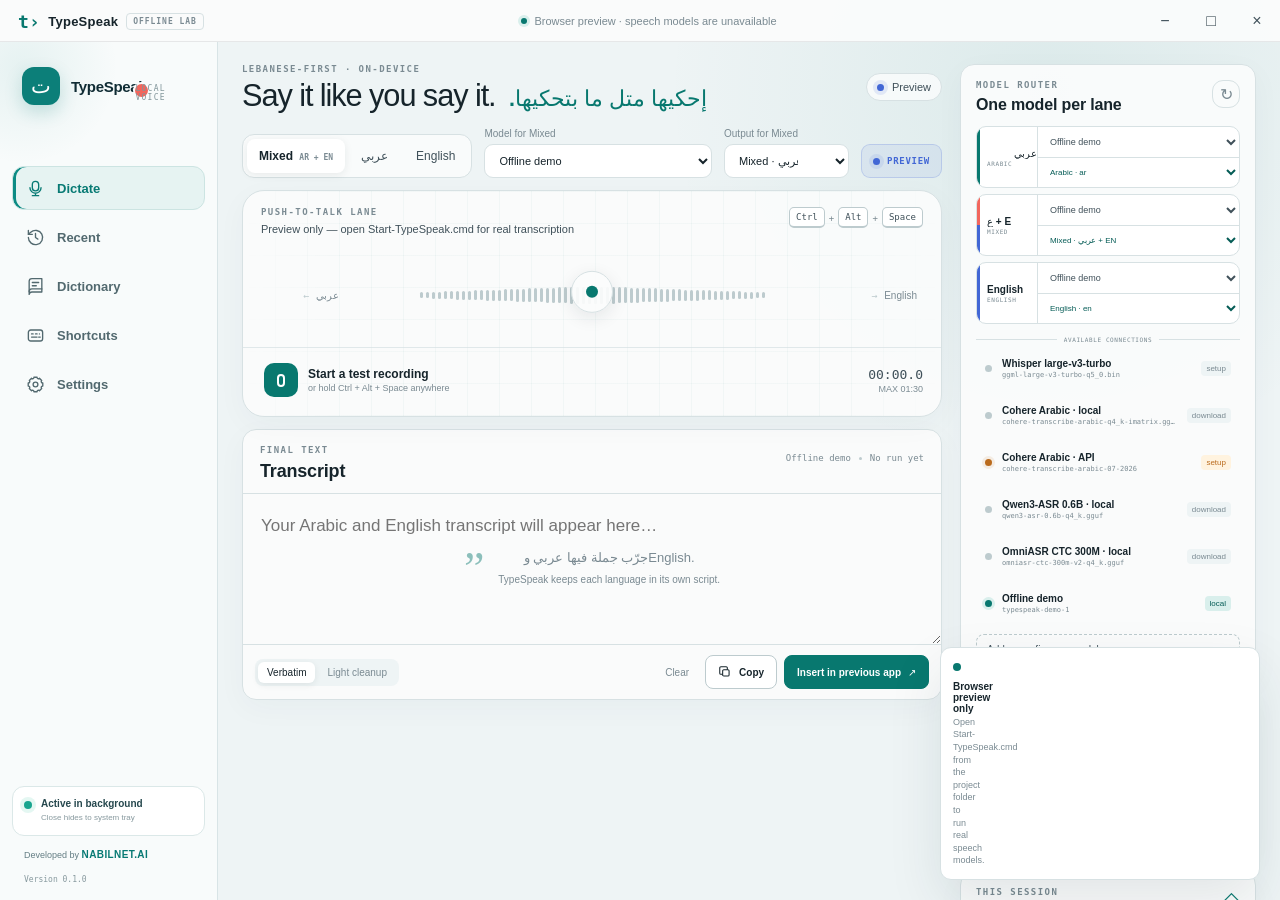
==== commit 5eb00e35: "Remove Speakly research docs and credit NABILNET.AI" ====
--- a/src/index.html
+++ b/src/index.html
@@ -7,6 +7,7 @@
       name="description"
       content="TypeSpeak — Lebanese-first bilingual voice typing for Windows."
     />
+    <meta name="author" content="NABILNET.AI" />
     <title>TypeSpeak</title>
     <link rel="stylesheet" href="./styles.css" />
   </head>
@@ -80,6 +81,7 @@
           </div>
           <div class="rail-bottom">
             <span class="tray-state"><i></i><span><b>Active in background</b><small>Close hides to system tray</small></span></span>
+            <a class="developer-credit" href="https://nabilnet.ai" target="_blank" rel="noreferrer">Developed by <b>NABILNET.AI</b></a>
             <span class="version">Version 0.1.0</span>
           </div>
         </nav>
--- a/src/styles.css
+++ b/src/styles.css
@@ -1876,6 +1876,27 @@
   text-align: left;
 }
 
+.developer-credit {
+  padding: 0 12px;
+  color: #637d83;
+  font-size: 9px;
+  line-height: 1.45;
+  text-decoration: none;
+}
+
+.developer-credit b {
+  color: #087a74;
+  font-size: 10px;
+  letter-spacing: 0.04em;
+}
+
+.developer-credit:hover,
+.developer-credit:focus-visible {
+  color: #087a74;
+  text-decoration: underline;
+  text-underline-offset: 3px;
+}
+
 .view-panel:not(.is-active) {
   display: none !important;
 }
@@ -2479,6 +2500,17 @@
     display: none;
   }
 
+  .developer-credit {
+    padding: 0;
+    color: #087a74;
+    font-size: 0;
+    text-align: center;
+  }
+
+  .developer-credit b {
+    font-size: 8px;
+  }
+
   .rail-button {
     justify-content: center;
     padding: 0;
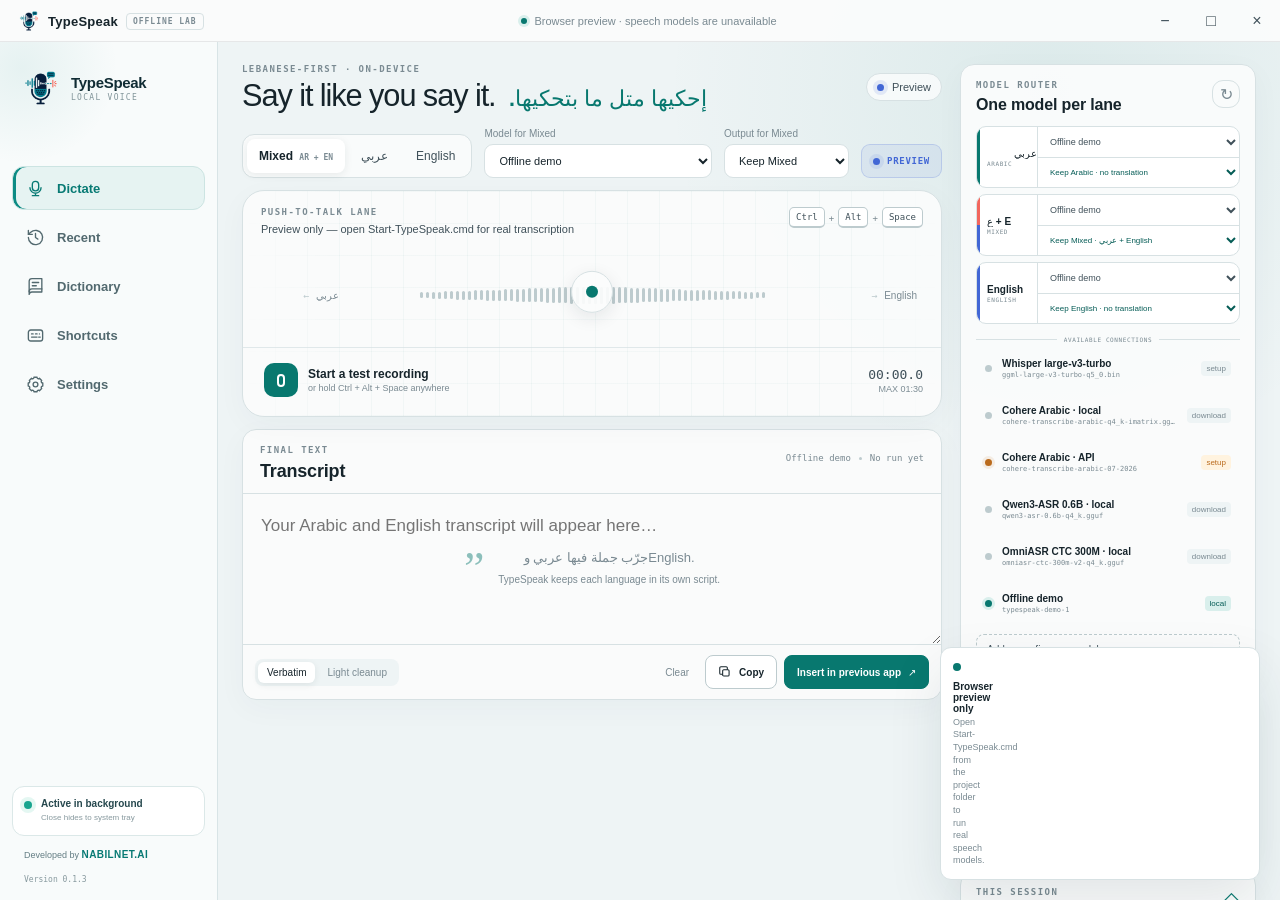
==== commit aca6ab03: "Release TypeSpeak 0.1.3 production Windows app" ====
--- a/src/index.html
+++ b/src/index.html
@@ -9,13 +9,14 @@
     />
     <meta name="author" content="NABILNET.AI" />
     <title>TypeSpeak</title>
+    <link rel="icon" type="image/png" href="./assets/typespeak-icon.png" />
     <link rel="stylesheet" href="./styles.css" />
   </head>
   <body>
     <div class="app-shell">
       <header class="titlebar" data-tauri-drag-region>
         <div class="titlebar-brand" data-tauri-drag-region>
-          <span class="brand-glyph" aria-hidden="true">t›</span>
+          <img class="titlebar-icon" src="./assets/typespeak-icon.png" alt="" />
           <span>TypeSpeak</span>
           <span class="build-label">OFFLINE LAB</span>
         </div>
@@ -39,7 +40,7 @@
       <div class="workspace">
         <nav class="rail" aria-label="Primary navigation">
           <button class="rail-logo" data-view="dictate" aria-label="TypeSpeak home">
-            <span class="rail-logo-mark">ت</span>
+            <img class="rail-logo-mark" src="./assets/typespeak-icon.png" alt="" />
             <span class="rail-logo-copy"><b>TypeSpeak</b><small>LOCAL VOICE</small></span>
           </button>
           <div class="rail-actions">
@@ -82,7 +83,7 @@
           <div class="rail-bottom">
             <span class="tray-state"><i></i><span><b>Active in background</b><small>Close hides to system tray</small></span></span>
             <a class="developer-credit" href="https://nabilnet.ai" target="_blank" rel="noreferrer">Developed by <b>NABILNET.AI</b></a>
-            <span class="version">Version 0.1.0</span>
+            <span class="version">Version 0.1.3</span>
           </div>
         </nav>
 
@@ -117,7 +118,7 @@
               <label class="compact-field output-field">
                 <span id="activeOutputLabel">Output for Mixed</span>
                 <select id="outputSelect" aria-label="Output language for the selected lane">
-                  <option value="mixed">Mixed · عربي + EN</option>
+                  <option value="original">Keep Mixed · عربي + English</option>
                 </select>
               </label>
               <div class="offline-badge" id="privacyBadge" aria-label="Local connection">
@@ -442,9 +443,35 @@
                 <input type="checkbox" checked disabled aria-label="Keep TypeSpeak active in system tray" />
               </label>
               <label class="setting-row">
+                <span><b>Start TypeSpeak with Windows</b><small>Launch quietly in the system tray when you sign in, so push-to-talk is always ready.</small></span>
+                <input id="startWithWindowsToggle" type="checkbox" checked />
+              </label>
+              <label class="setting-row">
                 <span><b>Save Recent locally</b><small>Keep transcript history only on this computer. Turning this off clears saved history.</small></span>
                 <input id="saveRecentToggle" type="checkbox" checked />
               </label>
+            </section>
+            <section class="settings-group">
+              <div class="settings-group-heading"><span>TRANSLATION</span><h2>Output language</h2></div>
+              <p class="settings-group-note">
+                Choose the final writing language for each speaking mode. “Keep original” never translates your words.
+              </p>
+              <label class="setting-row setting-output-row">
+                <span><b>When speaking Arabic</b><small>Keep Arabic exactly as spoken, or translate it to English or another language.</small></span>
+                <select id="settingsOutputArabic" data-output-route="ar" aria-label="Output language when speaking Arabic"></select>
+              </label>
+              <label class="setting-row setting-output-row">
+                <span><b>When speaking Mixed</b><small>Keep Arabic and English in their original scripts, or translate the complete result.</small></span>
+                <select id="settingsOutputMixed" data-output-route="mixed" aria-label="Output language when speaking mixed Arabic and English"></select>
+              </label>
+              <label class="setting-row setting-output-row">
+                <span><b>When speaking English</b><small>Keep English exactly as spoken, or translate it to Arabic or another language.</small></span>
+                <select id="settingsOutputEnglish" data-output-route="en" aria-label="Output language when speaking English"></select>
+              </label>
+              <div class="setting-row translator-setting-row">
+                <span><b>Local translation model</b><small id="settingsTranslatorStatus">Checking the local translator…</small></span>
+                <button class="secondary-button" id="settingsInstallTranslator" type="button">Download</button>
+              </div>
             </section>
             <section class="settings-group">
               <div class="settings-group-heading"><span>VOICE MODELS</span><h2>Models & translation</h2></div>
--- a/src/styles.css
+++ b/src/styles.css
@@ -105,11 +105,11 @@
   letter-spacing: 0.02em;
 }
 
-.brand-glyph {
-  color: var(--cedar);
-  font-family: "Cascadia Mono", Consolas, monospace;
-  font-size: 18px;
-  font-weight: 700;
+.titlebar-icon {
+  width: 22px;
+  height: 22px;
+  object-fit: contain;
+  pointer-events: none;
 }
 
 .build-label {
@@ -1321,7 +1321,6 @@
   place-items: center;
   padding: 30px;
   background: rgba(15, 31, 37, 0.38);
-  backdrop-filter: blur(6px);
 }
 
 .modal {
@@ -1752,21 +1751,26 @@
 .rail-logo-mark {
   width: 38px;
   height: 38px;
-  display: grid;
-  place-items: center;
+  display: block;
   flex: 0 0 38px;
-  border-radius: 12px;
-  background: #0c7f79;
-  color: #fff;
-  font-size: 22px;
-  font-weight: 800;
-  box-shadow: 0 7px 18px rgba(12, 127, 121, 0.2);
+  border-radius: 9px;
+  object-fit: contain;
+  background: transparent;
+  box-shadow: none;
 }
 
 .rail-logo-copy {
+  position: static;
   min-width: 0;
   display: grid;
   gap: 2px;
+  transform: none;
+  font-family: inherit;
+  font-size: inherit;
+}
+
+.rail-logo > .rail-logo-copy {
+  transform: none;
 }
 
 .rail-logo-copy b {
@@ -1775,10 +1779,20 @@
 }
 
 .rail-logo-copy small {
+  position: static;
+  right: auto;
+  bottom: auto;
+  display: block;
+  width: auto;
+  height: auto;
+  border: 0;
+  border-radius: 0;
+  background: transparent;
   color: #81959a;
   font-family: ui-monospace, "Cascadia Mono", monospace;
   font-size: 8px;
   letter-spacing: 0.16em;
+  transform: none;
 }
 
 .rail-actions {
@@ -2375,6 +2389,15 @@
   font-size: 17px;
 }
 
+.settings-group-note {
+  margin: 0;
+  padding: 13px 20px;
+  border-bottom: 1px solid #e9f0f0;
+  color: #698085;
+  font-size: 11px;
+  line-height: 1.55;
+}
+
 .setting-row {
   min-height: 84px;
   padding: 17px 20px;
@@ -2404,6 +2427,22 @@
   color: #7b8f94;
   font-size: 11px;
   line-height: 1.5;
+}
+
+.setting-output-row select {
+  width: min(330px, 42vw);
+  min-width: 250px;
+  height: 40px;
+  padding: 0 36px 0 12px;
+  border: 1px solid #cddddd;
+  border-radius: 9px;
+  background: #fff;
+  color: #23434a;
+  font-size: 11px;
+}
+
+.translator-setting-row .secondary-button {
+  min-width: 126px;
 }
 
 .setting-row input[type="checkbox"] {
